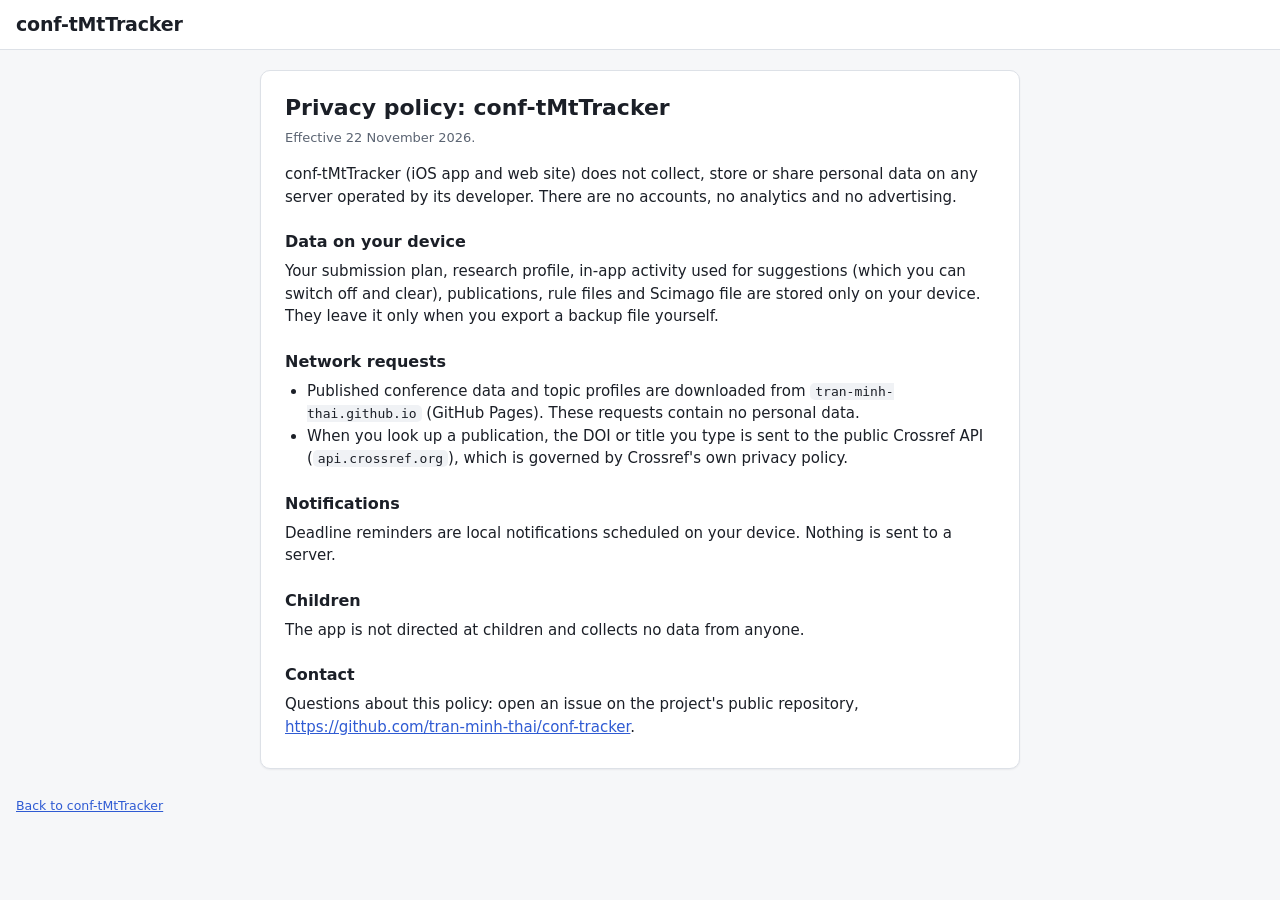
==== privacy.html @ 48b1f7fa "Add privacy policy page for the web site and iOS app, linked from the footer" ====
<!DOCTYPE html>
<html lang="en">
<head>
  <meta charset="UTF-8" />
  <meta name="viewport" content="width=device-width, initial-scale=1.0" />
  <title>Privacy policy: conf-tMtTracker</title>
  <meta name="description" content="Privacy policy of the conf-tMtTracker iOS app and web site." />
  <link rel="icon" href="data:image/svg+xml,%3Csvg xmlns='http://www.w3.org/2000/svg' viewBox='0 0 32 32'%3E%3Crect width='32' height='32' rx='7' fill='%232f5bd3'/%3E%3Cpath d='M9 8h14v3H9zM9 14h14v3H9zM9 20h9v3H9z' fill='white'/%3E%3C/svg%3E" />
  <link rel="stylesheet" href="assets/styles.css?v=5" />
  <script>
    // Apply the saved theme before first paint to avoid a flash.
    try { const t = localStorage.getItem("conf_tracker_theme"); if (t) document.documentElement.dataset.theme = t; } catch {}
  </script>
  <style>
    .policy { max-width: 760px; margin: 20px auto; padding: 20px 24px; }
    .policy h2 { font-size: 22px; margin: 0 0 4px; }
    .policy h3 { font-size: 16px; margin: 22px 0 6px; }
    .policy p, .policy ul { margin: 0 0 10px; }
    .policy ul { padding-left: 22px; }
    .policy code { font-family: var(--mono); font-size: 13px; background: var(--surface-2); padding: 1px 5px; border-radius: 5px; }
    .policy .effective { color: var(--muted); font-size: 13px; margin-bottom: 16px; }
    @media (max-width: 600px) { .policy { margin: 12px 16px; padding: 16px; } }
  </style>
</head>
<body>
  <header class="topbar">
    <div class="topbar-inner">
      <div class="brand">
        <h1><a href="./" style="color: inherit; text-decoration: none;">conf-tMtTracker</a></h1>
      </div>
    </div>
  </header>

  <main>
    <article class="panel policy">
      <h2>Privacy policy: conf-tMtTracker</h2>
      <p class="effective">Effective 22 November 2026.</p>

      <p>conf-tMtTracker (iOS app and web site) does not collect, store or share personal data on any
      server operated by its developer. There are no accounts, no analytics and no advertising.</p>

      <h3>Data on your device</h3>
      <p>Your submission plan, research profile, in-app activity used for suggestions (which you can
      switch off and clear), publications, rule files and Scimago file are stored only on your device.
      They leave it only when you export a backup file yourself.</p>

      <h3>Network requests</h3>
      <ul>
        <li>Published conference data and topic profiles are downloaded from
        <code>tran-minh-thai.github.io</code> (GitHub Pages). These requests contain no personal data.</li>
        <li>When you look up a publication, the DOI or title you type is sent to the public Crossref API
        (<code>api.crossref.org</code>), which is governed by Crossref's own privacy policy.</li>
      </ul>

      <h3>Notifications</h3>
      <p>Deadline reminders are local notifications scheduled on your device. Nothing is sent to a
      server.</p>

      <h3>Children</h3>
      <p>The app is not directed at children and collects no data from anyone.</p>

      <h3>Contact</h3>
      <p>Questions about this policy: open an issue on the project's public repository,
      <a href="https://github.com/tran-minh-thai/conf-tracker">https://github.com/tran-minh-thai/conf-tracker</a>.</p>
    </article>
  </main>

  <footer><a href="./">Back to conf-tMtTracker</a></footer>
</body>
</html>
---- assets/styles.css ----
/* SPDX-License-Identifier: MIT */
:root {
  --bg: #f6f7f9;
  --surface: #ffffff;
  --surface-2: #f0f2f5;
  --border: #dde1e7;
  --text: #1b1f27;
  --muted: #5b6472;
  --accent: #2f5bd3;
  --accent-soft: #e6ecfb;
  --critical: #c62828;
  --critical-soft: #fde8e8;
  --soon: #c25e00;
  --soon-soft: #fdf0e1;
  --month: #8a6d00;
  --month-soft: #fbf5dc;
  --ok: #2e7d4f;
  --ok-soft: #e4f4ea;
  --est: #6b4fbb;
  --est-soft: #efeafb;
  --shadow: 0 1px 2px rgba(16, 24, 40, 0.06);
  --radius: 10px;
  --font: system-ui, -apple-system, "Segoe UI", Roboto, "Noto Sans", "Helvetica Neue", Arial, sans-serif;
  --mono: ui-monospace, "SF Mono", Menlo, Consolas, monospace;
  color-scheme: light;
}

@media (prefers-color-scheme: dark) {
  :root:not([data-theme="light"]) {
    --bg: #12151b; --surface: #1a1e26; --surface-2: #222833; --border: #2e3542; --text: #e7eaf0;
    --muted: #9aa3b2; --accent: #7c9cff; --accent-soft: #23304f; --critical: #ff7a7a; --critical-soft: #3a1f22;
    --soon: #ffb062; --soon-soft: #3a2a19; --month: #e3c95a; --month-soft: #332c16; --ok: #6fd39a;
    --ok-soft: #183026; --est: #b9a4ff; --est-soft: #2a2443; --shadow: none; color-scheme: dark;
  }
}
:root[data-theme="dark"] {
  --bg: #12151b; --surface: #1a1e26; --surface-2: #222833; --border: #2e3542; --text: #e7eaf0;
  --muted: #9aa3b2; --accent: #7c9cff; --accent-soft: #23304f; --critical: #ff7a7a; --critical-soft: #3a1f22;
  --soon: #ffb062; --soon-soft: #3a2a19; --month: #e3c95a; --month-soft: #332c16; --ok: #6fd39a;
  --ok-soft: #183026; --est: #b9a4ff; --est-soft: #2a2443; --shadow: none; color-scheme: dark;
}

* { box-sizing: border-box; }
html, body { margin: 0; }
body { background: var(--bg); color: var(--text); font: 15px/1.5 var(--font); min-height: 100vh; }
a { color: var(--accent); }
button, input, select, textarea { font: inherit; color: inherit; }
.sr-only { position: absolute; width: 1px; height: 1px; overflow: hidden; clip: rect(0 0 0 0); white-space: nowrap; }
:focus-visible { outline: 2px solid var(--accent); outline-offset: 2px; }

/* Top bar */
.topbar { background: var(--surface); border-bottom: 1px solid var(--border); position: sticky; top: 0; z-index: 20; }
.topbar-inner { max-width: 1320px; margin: 0 auto; padding: 10px 16px; display: flex; gap: 16px; align-items: center; flex-wrap: wrap; }
.brand { display: flex; flex-direction: column; min-width: 0; flex: 1 1 320px; }
.brand h1 { font-size: 19px; margin: 0; letter-spacing: -0.01em; }
.brand p { margin: 0; color: var(--muted); font-size: 13px; }
.top-actions { display: flex; gap: 8px; align-items: center; flex-wrap: wrap; }
.fresh { font-size: 12px; color: var(--muted); }
.fresh.stale { color: var(--critical); font-weight: 600; }

.btn { border: 1px solid var(--border); background: var(--surface); border-radius: 8px; padding: 6px 11px; cursor: pointer; font-size: 13px; line-height: 1.3; display: inline-flex; gap: 6px; align-items: center; text-decoration: none; color: var(--text); white-space: nowrap; }
.btn:hover { background: var(--surface-2); }
.btn.primary { background: var(--accent); border-color: var(--accent); color: #fff; }
.btn.primary:hover { filter: brightness(1.05); }
.btn.on { background: var(--accent-soft); border-color: var(--accent); color: var(--accent); font-weight: 600; }
.btn.small { padding: 3px 8px; font-size: 12px; }
.btn.ghost { border-color: transparent; background: transparent; }
select.btn { padding-right: 6px; }

/* Tabs */
.tabs { max-width: 1320px; margin: 0 auto; padding: 0 16px; display: flex; gap: 4px; border-bottom: 1px solid var(--border); overflow-x: auto; }
.tab { border: 0; background: none; padding: 10px 14px; cursor: pointer; color: var(--muted); border-bottom: 2px solid transparent; font-weight: 600; white-space: nowrap; }
.tab[aria-selected="true"] { color: var(--accent); border-bottom-color: var(--accent); }
.tab .count { background: var(--surface-2); border-radius: 999px; padding: 0 7px; margin-left: 6px; font-size: 12px; color: var(--muted); }

/* Layout */
.layout { max-width: 1320px; margin: 0 auto; padding: 16px; display: grid; grid-template-columns: 290px minmax(0, 1fr); gap: 16px; align-items: start; }
.layout.no-filters { grid-template-columns: minmax(0, 1fr); }
.panel { background: var(--surface); border: 1px solid var(--border); border-radius: var(--radius); box-shadow: var(--shadow); }
aside.panel { position: sticky; top: 76px; max-height: calc(100vh - 92px); overflow: auto; padding: 14px; }
.filter-toggle { display: none; }

.fgroup { border: 0; border-top: 1px solid var(--border); padding: 12px 0 4px; margin: 0; min-width: 0; }
.fgroup:first-of-type { border-top: 0; padding-top: 0; }
.fgroup > legend, .fgroup > h3 { font-size: 12px; text-transform: uppercase; letter-spacing: 0.04em; color: var(--muted); margin: 0 0 8px; padding: 0; font-weight: 700; }
.search { width: 100%; padding: 8px 10px; border: 1px solid var(--border); border-radius: 8px; background: var(--surface); }
.check { display: flex; gap: 8px; align-items: flex-start; font-size: 14px; margin: 4px 0; cursor: pointer; }
.check input { margin-top: 3px; accent-color: var(--accent); }
.check .n { margin-left: auto; color: var(--muted); font-size: 12px; font-variant-numeric: tabular-nums; }
.chips { display: flex; flex-wrap: wrap; gap: 6px; }
.chip { border: 1px solid var(--border); background: var(--surface); border-radius: 999px; padding: 3px 10px; font-size: 13px; cursor: pointer; }
.chip[aria-pressed="true"] { background: var(--accent-soft); border-color: var(--accent); color: var(--accent); font-weight: 600; }
.row2 { display: grid; grid-template-columns: 1fr 1fr; gap: 6px; }
.field { display: flex; flex-direction: column; gap: 3px; font-size: 12px; color: var(--muted); margin: 6px 0; }
.field input, .field select { padding: 6px 8px; border: 1px solid var(--border); border-radius: 8px; background: var(--surface); font-size: 14px; color: var(--text); }
.chip-label { font-size: 12px; color: var(--muted); margin: 8px 0 4px; }

/* Toolbar */
.toolbar { display: flex; gap: 10px; align-items: center; flex-wrap: wrap; margin-bottom: 10px; }
.toolbar .summary { font-weight: 600; margin-right: auto; }
.toolbar .summary small { color: var(--critical); font-weight: 600; margin-left: 8px; }
.hidden-note { font-size: 13px; color: var(--muted); margin: -4px 0 12px; }
.hidden-note button { border: 0; background: none; color: var(--accent); cursor: pointer; padding: 0; text-decoration: underline; }

/* Cards */
.list { display: flex; flex-direction: column; gap: 10px; }
.card { background: var(--surface); border: 1px solid var(--border); border-left: 4px solid var(--border); border-radius: var(--radius); box-shadow: var(--shadow); padding: 12px 14px; display: grid; grid-template-columns: minmax(0, 1fr) auto; gap: 8px 16px; }
.card.u-critical { border-left-color: var(--critical); }
.card.u-soon { border-left-color: var(--soon); }
.card.u-month { border-left-color: var(--month); }
.card.u-later { border-left-color: var(--ok); }
.card.s-estimated { border-left-style: dashed; border-left-color: var(--est); }
.card.s-closed { opacity: 0.82; }
.title-row { display: flex; gap: 8px; align-items: baseline; flex-wrap: wrap; }
.title-row a.name { font-size: 17px; font-weight: 700; text-decoration: none; }
.title-row a.name:hover { text-decoration: underline; }
.full { margin: 2px 0 6px; color: var(--text); }
.meta { display: flex; flex-wrap: wrap; gap: 4px 14px; font-size: 13px; color: var(--muted); }
.meta span { display: inline-flex; gap: 5px; align-items: center; }
.badge { font-size: 11.5px; font-weight: 700; border-radius: 6px; padding: 1px 7px; background: var(--surface-2); color: var(--muted); white-space: nowrap; }
.badge.rank-top { background: var(--critical-soft); color: var(--critical); }
.badge.rank-mid { background: var(--soon-soft); color: var(--soon); }
.badge.rank-low { background: var(--month-soft); color: var(--month); }
.badge.est { background: var(--est-soft); color: var(--est); }
.badge.warn { background: var(--soon-soft); color: var(--soon); }
.badge.area { font-weight: 600; }

.deadlines { list-style: none; margin: 8px 0 0; padding: 0; display: grid; gap: 3px; font-size: 13px; }
.deadlines li { display: grid; grid-template-columns: 9.5em minmax(0, 1fr); gap: 8px; }
.deadlines li.past { color: var(--muted); text-decoration: line-through; text-decoration-color: color-mix(in srgb, var(--muted) 60%, transparent); }
.deadlines .dtype { color: var(--muted); }
.deadlines .when { font-family: var(--mono); font-size: 12.5px; }
.deadlines .when small { font-family: var(--font); color: var(--muted); margin-left: 6px; }
.deadlines .cmt { color: var(--muted); font-style: italic; }

.side { display: flex; flex-direction: column; align-items: flex-end; gap: 8px; text-align: right; min-width: 190px; }
.countdown { font-weight: 800; font-variant-numeric: tabular-nums; font-size: 15px; }
.countdown.u-critical { color: var(--critical); }
.countdown.u-soon { color: var(--soon); }
.countdown.u-month { color: var(--month); }
.countdown.u-later { color: var(--ok); }
.countdown.u-past { color: var(--muted); }
.countdown-label { font-size: 12px; color: var(--muted); }
.actions { display: flex; flex-wrap: wrap; gap: 6px; justify-content: flex-end; }
.details { grid-column: 1 / -1; border-top: 1px dashed var(--border); padding-top: 8px; font-size: 13px; color: var(--muted); display: grid; gap: 6px; }
.rates { display: flex; gap: 10px; align-items: flex-end; flex-wrap: wrap; }
.rate-bar { display: flex; flex-direction: column; align-items: center; gap: 2px; font-size: 11px; font-variant-numeric: tabular-nums; }
.rate-bar i { display: block; width: 22px; background: var(--accent); border-radius: 3px 3px 0 0; opacity: 0.8; }
.summary-row { display: grid; grid-template-columns: repeat(3, minmax(0, auto)); justify-content: start; gap: 4px 22px; margin: 4px 0 2px; font-size: 13px; }
.summary-row div { min-width: 0; }
.summary-row dt { font-size: 11px; text-transform: uppercase; letter-spacing: 0.04em; color: var(--muted); font-weight: 700; }
.summary-row dd { margin: 0; }
.summary-row a { text-decoration: none; }
.muted { color: var(--muted); }
.fees { margin: 4px 0 0; padding-left: 18px; }
.match { display: flex; flex-wrap: wrap; align-items: center; gap: 6px 10px; font-size: 13px; margin: 2px 0 6px; }
.match-bar { width: 90px; height: 7px; border-radius: 99px; background: var(--surface-2); overflow: hidden; display: inline-block; }
.match-bar i { display: block; height: 100%; background: var(--accent); }
.foryou { display: grid; grid-template-columns: 1fr 1fr; gap: 12px; margin-bottom: 8px; }
.panel.pad { padding: 14px; }
.panel h3, .section-title { margin: 0 0 6px; font-size: 16px; }
.section-title { margin-top: 14px; }
.foryou textarea { width: 100%; padding: 8px 10px; border: 1px solid var(--border); border-radius: 8px; background: var(--surface); resize: vertical; margin-bottom: 6px; }
.hint { font-size: 13px; color: var(--muted); margin: 4px 0 8px; }
.chip[disabled] { opacity: 0.45; cursor: not-allowed; }
.dlg-actions { display: flex; gap: 8px; margin-top: 10px; }
.packs { display: grid; grid-template-columns: repeat(3, minmax(0, 1fr)); gap: 12px; margin-bottom: 12px; }
.pack details { margin: 6px 0; font-size: 13px; }
.pack summary { cursor: pointer; color: var(--accent); }
.actions.left { justify-content: flex-start; margin-top: 8px; }
.warnbox { background: var(--soon-soft); color: var(--soon); border-radius: 8px; padding: 6px 10px; font-size: 13px; margin: 6px 0; }
table.rules { width: 100%; border-collapse: collapse; font-size: 13px; margin: 6px 0; }
table.rules th, table.rules td { border-bottom: 1px solid var(--border); padding: 4px 6px; text-align: left; vertical-align: top; }
table.rules th { color: var(--muted); font-weight: 700; font-size: 12px; }
input.num { width: 9em; padding: 3px 6px; border: 1px solid var(--border); border-radius: 6px; background: var(--surface); }
.paste textarea { width: 100%; font-family: var(--mono); font-size: 12px; border: 1px solid var(--border); border-radius: 8px; padding: 6px; background: var(--surface); }
.search-results { list-style: none; padding: 0; margin: 8px 0 0; display: grid; gap: 6px; font-size: 13.5px; }
.pubs { display: flex; flex-direction: column; gap: 10px; margin-top: 12px; }
.pub { background: var(--surface); border: 1px solid var(--border); border-radius: var(--radius); padding: 12px 14px; }
.pub-head { display: grid; grid-template-columns: minmax(0, 1.4fr) minmax(0, 1fr); gap: 12px; }
.pub h3 { margin: 0 0 4px; font-size: 15.5px; }
.pub .sub { font-size: 13px; color: var(--muted); }
.results { display: grid; gap: 8px; }
.result { background: var(--surface-2); border-radius: 8px; padding: 6px 10px; }
.rlabel { font-size: 11px; text-transform: uppercase; letter-spacing: 0.04em; color: var(--muted); font-weight: 700; }
.rvalue { font-size: 17px; font-weight: 800; font-variant-numeric: tabular-nums; }
.result .hint { margin: 2px 0 0; }
.facts { display: grid; grid-template-columns: repeat(auto-fill, minmax(170px, 1fr)); gap: 0 12px; margin-top: 10px; border-top: 1px dashed var(--border); padding-top: 8px; }
.facts .wide { grid-column: 1 / -1; }
.src { color: var(--ok); }
.toolbar .grow { margin: 0 auto 0 0; }
.field.inline { flex-direction: row; align-items: center; gap: 6px; margin: 0; }
.empty { text-align: center; padding: 48px 16px; color: var(--muted); background: var(--surface); border: 1px dashed var(--border); border-radius: var(--radius); }

/* Calendar */
.cal-head { display: flex; gap: 8px; align-items: center; margin-bottom: 10px; flex-wrap: wrap; }
.cal-head h2 { margin: 0 auto 0 0; font-size: 18px; text-transform: capitalize; }
.cal-note { font-size: 13px; color: var(--muted); margin: 0 0 10px; }
.cal { display: grid; grid-template-columns: repeat(7, minmax(0, 1fr)); gap: 1px; background: var(--border); border: 1px solid var(--border); border-radius: var(--radius); overflow: hidden; }
.cal .dow { background: var(--surface-2); padding: 6px; font-size: 12px; font-weight: 700; color: var(--muted); text-align: center; }
.cal .day { background: var(--surface); min-height: 104px; padding: 4px 5px; display: flex; flex-direction: column; gap: 2px; min-width: 0; }
.cal .day.out { background: var(--surface-2); }
.cal .day.out .dnum { opacity: 0.45; }
.cal .day.today .dnum { background: var(--accent); color: #fff; border-radius: 999px; padding: 0 6px; }
.dnum { font-size: 12px; font-weight: 700; align-self: flex-start; }
.ev { font-size: 11.5px; border-radius: 4px; padding: 1px 4px; background: var(--accent-soft); color: var(--accent); white-space: nowrap; overflow: hidden; text-overflow: ellipsis; border: 0; text-align: left; cursor: pointer; }
.ev.t-abstract { background: var(--month-soft); color: var(--month); }
.ev.t-notification { background: var(--ok-soft); color: var(--ok); }
.ev.t-rebuttal { background: var(--surface-2); color: var(--muted); }
.ev.est { background: var(--est-soft); color: var(--est); font-style: italic; }
.ev.tracked::before { content: "★ "; }
.legend { display: flex; gap: 10px; flex-wrap: wrap; font-size: 12px; margin-top: 8px; }

/* Plan */
.plan-note { font-size: 13px; color: var(--muted); margin: 0 0 10px; }
.plan { display: flex; flex-direction: column; gap: 10px; }
.plan-item { background: var(--surface); border: 1px solid var(--border); border-radius: var(--radius); padding: 12px 14px; display: grid; grid-template-columns: minmax(0, 1.2fr) minmax(0, 1fr) auto; gap: 10px 14px; align-items: start; }
.plan-item h3 { margin: 0; font-size: 16px; }
.plan-item .sub { font-size: 13px; color: var(--muted); }
.plan-item textarea, .plan-item input, .plan-item select { width: 100%; padding: 6px 8px; border: 1px solid var(--border); border-radius: 8px; background: var(--surface); font-size: 13.5px; }
.plan-item textarea { min-height: 54px; resize: vertical; }
.plan-item .gone { color: var(--soon); font-size: 12px; }
.status-pill { font-size: 12px; font-weight: 700; padding: 1px 8px; border-radius: 999px; background: var(--surface-2); }
.status-pill.st-submitted, .status-pill.st-review { background: var(--accent-soft); color: var(--accent); }
.status-pill.st-accepted { background: var(--ok-soft); color: var(--ok); }
.status-pill.st-rejected, .status-pill.st-withdrawn { background: var(--critical-soft); color: var(--critical); }

/* Dialog and toast */
dialog { border: 1px solid var(--border); border-radius: 12px; background: var(--surface); color: var(--text); max-width: 560px; width: calc(100% - 32px); padding: 18px; }
dialog::backdrop { background: rgba(10, 14, 20, 0.45); }
dialog h2 { margin: 0 0 8px; font-size: 18px; }
.copy-row { display: flex; gap: 6px; margin: 12px 0; }
.copy-row input { flex: 1; min-width: 0; padding: 6px 8px; border: 1px solid var(--border); border-radius: 8px; font-family: var(--mono); font-size: 12.5px; background: var(--surface-2); }
.toast { position: fixed; bottom: 18px; left: 50%; transform: translateX(-50%); background: var(--text); color: var(--bg); padding: 8px 14px; border-radius: 8px; font-size: 13px; z-index: 50; opacity: 0; transition: opacity 0.2s; pointer-events: none; }
.toast.show { opacity: 1; }

footer { max-width: 1320px; margin: 0 auto; padding: 8px 16px 32px; font-size: 12.5px; color: var(--muted); }

@media (max-width: 900px) {
  .topbar { position: static; }
  .brand p { display: none; }
  .layout { grid-template-columns: minmax(0, 1fr); }
  aside.panel { position: static; max-height: none; display: none; }
  aside.panel.open { display: block; }
  .filter-toggle { display: inline-flex; }
  .card { grid-template-columns: minmax(0, 1fr); }
  .side { align-items: flex-start; text-align: left; min-width: 0; }
  .actions { justify-content: flex-start; }
  .plan-item { grid-template-columns: minmax(0, 1fr); }
  .foryou { grid-template-columns: minmax(0, 1fr); }
  .packs, .pub-head { grid-template-columns: minmax(0, 1fr); }
  .summary-row { grid-template-columns: repeat(auto-fit, minmax(100px, 1fr)); }
  .cal .day { min-height: 70px; }
  .ev { font-size: 10.5px; }
  .deadlines li { grid-template-columns: minmax(0, 1fr); gap: 0; }
}
@media (max-width: 520px) {
  .cal .dow { font-size: 10px; padding: 4px 1px; }
  .cal .day { padding: 2px; min-height: 56px; }
  .ev { padding: 0 2px; }
}
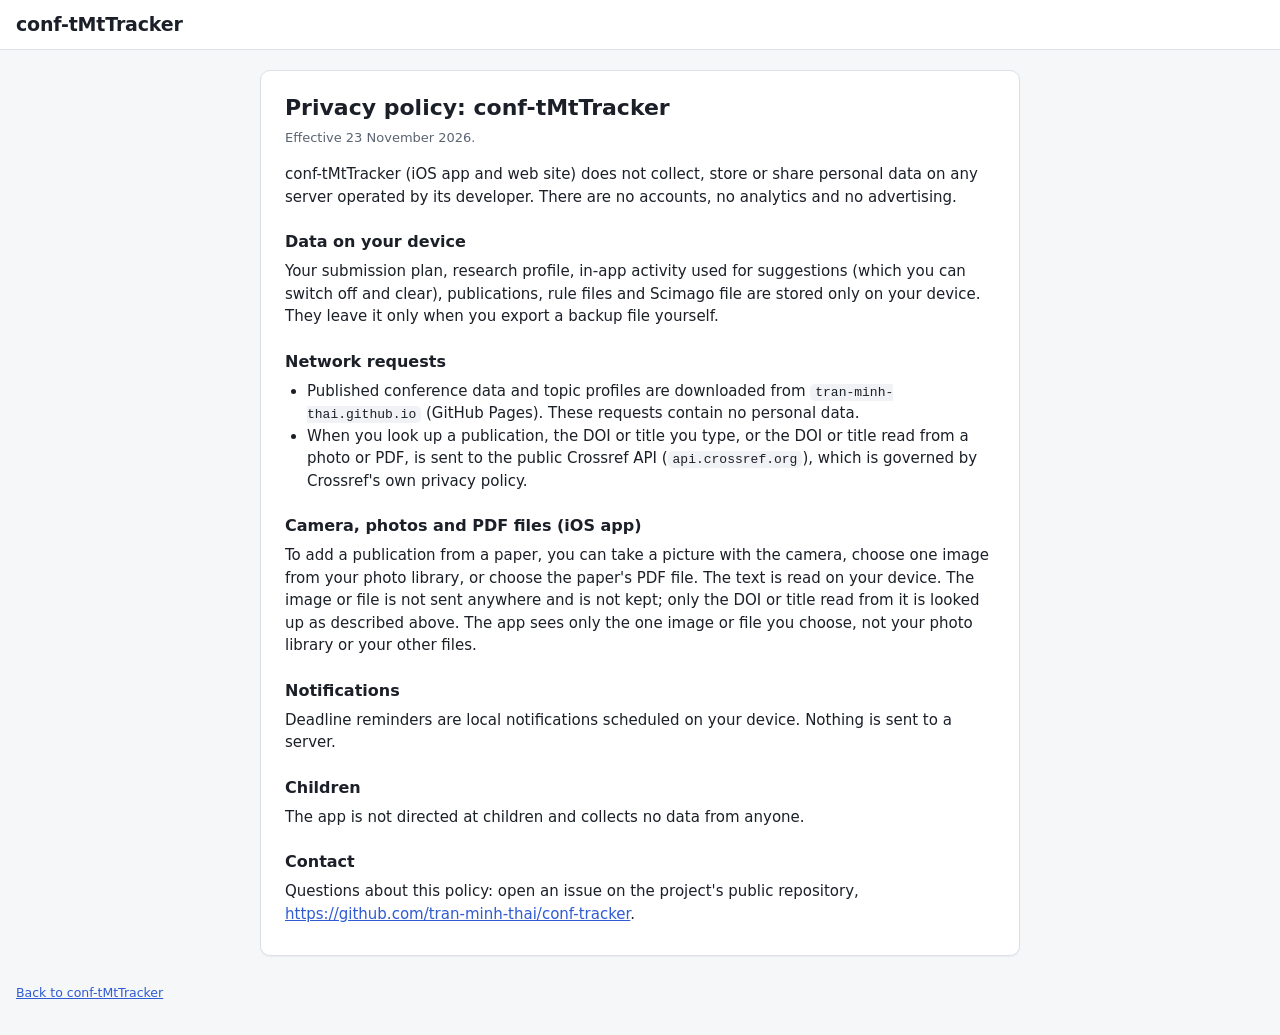
==== commit 41f301c5: "Show every page in one language and fix place parsing - Rule packs may carry translations ("translat" ====
--- a/privacy.html
+++ b/privacy.html
@@ -34,7 +34,7 @@
   <main>
     <article class="panel policy">
       <h2>Privacy policy: conf-tMtTracker</h2>
-      <p class="effective">Effective 22 November 2026.</p>
+      <p class="effective">Effective 23 November 2026.</p>
 
       <p>conf-tMtTracker (iOS app and web site) does not collect, store or share personal data on any
       server operated by its developer. There are no accounts, no analytics and no advertising.</p>
@@ -48,9 +48,17 @@
       <ul>
         <li>Published conference data and topic profiles are downloaded from
         <code>tran-minh-thai.github.io</code> (GitHub Pages). These requests contain no personal data.</li>
-        <li>When you look up a publication, the DOI or title you type is sent to the public Crossref API
-        (<code>api.crossref.org</code>), which is governed by Crossref's own privacy policy.</li>
+        <li>When you look up a publication, the DOI or title you type, or the DOI or title read from a photo or PDF,
+        is sent to the public Crossref API (<code>api.crossref.org</code>), which is governed by Crossref's own
+        privacy policy.</li>
       </ul>
+
+      <h3>Camera, photos and PDF files (iOS app)</h3>
+      <p>To add a publication from a paper, you can take a picture with the camera, choose one image from
+      your photo library, or choose the paper's PDF file. The text is read on your device. The image or
+      file is not sent anywhere and is not kept; only the DOI or title read from it is looked up as
+      described above. The app sees only the one image or file you choose, not your photo library or
+      your other files.</p>
 
       <h3>Notifications</h3>
       <p>Deadline reminders are local notifications scheduled on your device. Nothing is sent to a
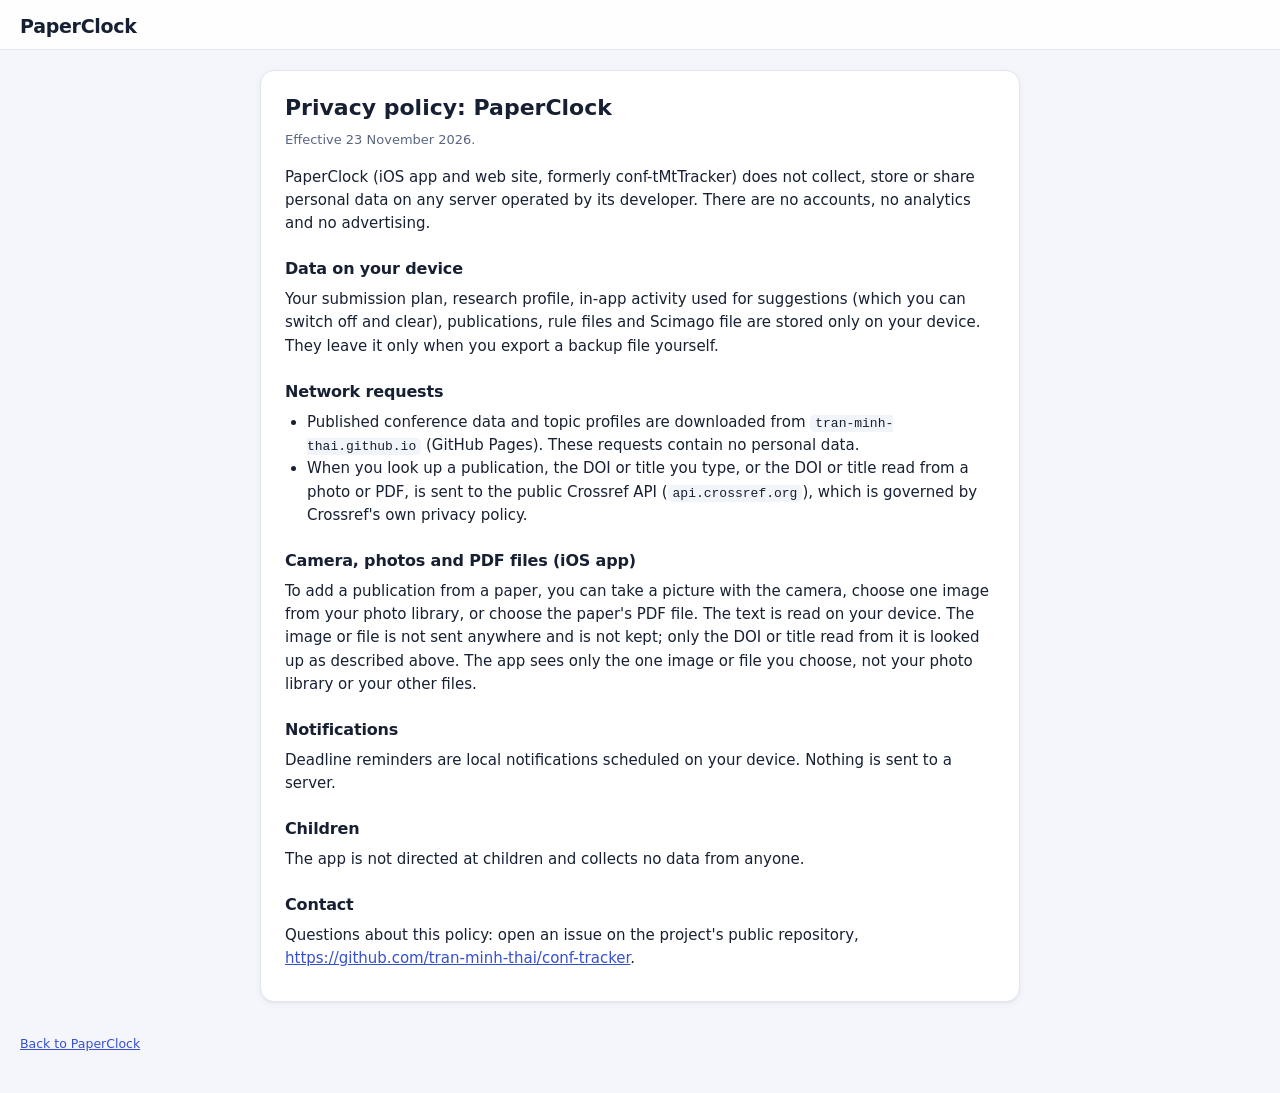
==== commit 99b274cd: "Rename to PaperClock; new icon for the site - The app is now called PaperClock (formerly conf-tMtTra" ====
--- a/privacy.html
+++ b/privacy.html
@@ -3,8 +3,8 @@
 <head>
   <meta charset="UTF-8" />
   <meta name="viewport" content="width=device-width, initial-scale=1.0" />
-  <title>Privacy policy: conf-tMtTracker</title>
-  <meta name="description" content="Privacy policy of the conf-tMtTracker iOS app and web site." />
+  <title>Privacy policy: PaperClock</title>
+  <meta name="description" content="Privacy policy of the PaperClock iOS app and web site." />
   <link rel="icon" href="data:image/svg+xml,%3Csvg xmlns='http://www.w3.org/2000/svg' viewBox='0 0 32 32'%3E%3Crect width='32' height='32' rx='7' fill='%232f5bd3'/%3E%3Cpath d='M9 8h14v3H9zM9 14h14v3H9zM9 20h9v3H9z' fill='white'/%3E%3C/svg%3E" />
   <link rel="stylesheet" href="assets/styles.css?v=5" />
   <script>
@@ -26,17 +26,17 @@
   <header class="topbar">
     <div class="topbar-inner">
       <div class="brand">
-        <h1><a href="./" style="color: inherit; text-decoration: none;">conf-tMtTracker</a></h1>
+        <h1><a href="./" style="color: inherit; text-decoration: none;">PaperClock</a></h1>
       </div>
     </div>
   </header>
 
   <main>
     <article class="panel policy">
-      <h2>Privacy policy: conf-tMtTracker</h2>
+      <h2>Privacy policy: PaperClock</h2>
       <p class="effective">Effective 23 November 2026.</p>
 
-      <p>conf-tMtTracker (iOS app and web site) does not collect, store or share personal data on any
+      <p>PaperClock (iOS app and web site, formerly conf-tMtTracker) does not collect, store or share personal data on any
       server operated by its developer. There are no accounts, no analytics and no advertising.</p>
 
       <h3>Data on your device</h3>
@@ -73,6 +73,6 @@
     </article>
   </main>
 
-  <footer><a href="./">Back to conf-tMtTracker</a></footer>
+  <footer><a href="./">Back to PaperClock</a></footer>
 </body>
 </html>
--- a/assets/styles.css
+++ b/assets/styles.css
@@ -1,25 +1,30 @@
-/* SPDX-License-Identifier: MIT */
+/* Design tokens. Light first; dark redefined below. */
 :root {
-  --bg: #f6f7f9;
+  --bg: #f4f6fb;
   --surface: #ffffff;
-  --surface-2: #f0f2f5;
-  --border: #dde1e7;
-  --text: #1b1f27;
-  --muted: #5b6472;
-  --accent: #2f5bd3;
-  --accent-soft: #e6ecfb;
-  --critical: #c62828;
-  --critical-soft: #fde8e8;
-  --soon: #c25e00;
-  --soon-soft: #fdf0e1;
-  --month: #8a6d00;
-  --month-soft: #fbf5dc;
-  --ok: #2e7d4f;
-  --ok-soft: #e4f4ea;
-  --est: #6b4fbb;
-  --est-soft: #efeafb;
-  --shadow: 0 1px 2px rgba(16, 24, 40, 0.06);
-  --radius: 10px;
+  --surface-2: #f1f4f9;
+  --surface-3: #e8edf6;
+  --border: #e1e6ef;
+  --border-strong: #cdd5e3;
+  --text: #172033;
+  --muted: #5a6680;
+  --accent: #3650d0;
+  --accent-strong: #2a3fb0;
+  --accent-soft: #e8ecfd;
+  --critical: #c7323a;
+  --critical-soft: #fdeaeb;
+  --soon: #b85c00;
+  --soon-soft: #fdf1e3;
+  --month: #876700;
+  --month-soft: #fbf4d8;
+  --ok: #217a4b;
+  --ok-soft: #e3f4ea;
+  --est: #6a4bc4;
+  --est-soft: #efeafc;
+  --shadow: 0 1px 2px rgba(22, 32, 60, 0.05), 0 2px 8px rgba(22, 32, 60, 0.04);
+  --shadow-hover: 0 4px 18px rgba(22, 32, 60, 0.10);
+  --radius: 14px;
+  --radius-sm: 9px;
   --font: system-ui, -apple-system, "Segoe UI", Roboto, "Noto Sans", "Helvetica Neue", Arial, sans-serif;
   --mono: ui-monospace, "SF Mono", Menlo, Consolas, monospace;
   color-scheme: light;
@@ -27,140 +32,188 @@
 
 @media (prefers-color-scheme: dark) {
   :root:not([data-theme="light"]) {
-    --bg: #12151b; --surface: #1a1e26; --surface-2: #222833; --border: #2e3542; --text: #e7eaf0;
-    --muted: #9aa3b2; --accent: #7c9cff; --accent-soft: #23304f; --critical: #ff7a7a; --critical-soft: #3a1f22;
-    --soon: #ffb062; --soon-soft: #3a2a19; --month: #e3c95a; --month-soft: #332c16; --ok: #6fd39a;
-    --ok-soft: #183026; --est: #b9a4ff; --est-soft: #2a2443; --shadow: none; color-scheme: dark;
+    --bg: #0f131b; --surface: #171c26; --surface-2: #1e2430; --surface-3: #262d3b; --border: #2a3242; --border-strong: #38425a;
+    --text: #e8ecf4; --muted: #9aa5bb; --accent: #8ea2ff; --accent-strong: #aab9ff; --accent-soft: #232c4d;
+    --critical: #ff8087; --critical-soft: #3a1f24; --soon: #ffb366; --soon-soft: #3a2a1a; --month: #e6cd62; --month-soft: #332d17;
+    --ok: #74d6a0; --ok-soft: #173027; --est: #bda9ff; --est-soft: #2a2445;
+    --shadow: none; --shadow-hover: 0 4px 18px rgba(0, 0, 0, 0.35); color-scheme: dark;
   }
 }
 :root[data-theme="dark"] {
-  --bg: #12151b; --surface: #1a1e26; --surface-2: #222833; --border: #2e3542; --text: #e7eaf0;
-  --muted: #9aa3b2; --accent: #7c9cff; --accent-soft: #23304f; --critical: #ff7a7a; --critical-soft: #3a1f22;
-  --soon: #ffb062; --soon-soft: #3a2a19; --month: #e3c95a; --month-soft: #332c16; --ok: #6fd39a;
-  --ok-soft: #183026; --est: #b9a4ff; --est-soft: #2a2443; --shadow: none; color-scheme: dark;
+  --bg: #0f131b; --surface: #171c26; --surface-2: #1e2430; --surface-3: #262d3b; --border: #2a3242; --border-strong: #38425a;
+  --text: #e8ecf4; --muted: #9aa5bb; --accent: #8ea2ff; --accent-strong: #aab9ff; --accent-soft: #232c4d;
+  --critical: #ff8087; --critical-soft: #3a1f24; --soon: #ffb366; --soon-soft: #3a2a1a; --month: #e6cd62; --month-soft: #332d17;
+  --ok: #74d6a0; --ok-soft: #173027; --est: #bda9ff; --est-soft: #2a2445;
+  --shadow: none; --shadow-hover: 0 4px 18px rgba(0, 0, 0, 0.35); color-scheme: dark;
 }
 
 * { box-sizing: border-box; }
 html, body { margin: 0; }
-body { background: var(--bg); color: var(--text); font: 15px/1.5 var(--font); min-height: 100vh; }
+body { background: var(--bg); color: var(--text); font: 15px/1.55 var(--font); min-height: 100vh; -webkit-font-smoothing: antialiased; }
 a { color: var(--accent); }
 button, input, select, textarea { font: inherit; color: inherit; }
 .sr-only { position: absolute; width: 1px; height: 1px; overflow: hidden; clip: rect(0 0 0 0); white-space: nowrap; }
-:focus-visible { outline: 2px solid var(--accent); outline-offset: 2px; }
+:focus-visible { outline: 2px solid var(--accent); outline-offset: 2px; border-radius: 6px; }
+.ic { width: 1.05em; height: 1.05em; flex: none; vertical-align: -0.15em; }
 
 /* Top bar */
-.topbar { background: var(--surface); border-bottom: 1px solid var(--border); position: sticky; top: 0; z-index: 20; }
-.topbar-inner { max-width: 1320px; margin: 0 auto; padding: 10px 16px; display: flex; gap: 16px; align-items: center; flex-wrap: wrap; }
-.brand { display: flex; flex-direction: column; min-width: 0; flex: 1 1 320px; }
-.brand h1 { font-size: 19px; margin: 0; letter-spacing: -0.01em; }
+.topbar { background: color-mix(in srgb, var(--surface) 88%, transparent); backdrop-filter: saturate(1.4) blur(10px); border-bottom: 1px solid var(--border); position: sticky; top: 0; z-index: 20; }
+.topbar-inner { max-width: 1320px; margin: 0 auto; padding: 12px 20px 8px; display: flex; gap: 16px; align-items: center; flex-wrap: wrap; }
+.brand { display: flex; align-items: center; gap: 12px; min-width: 0; flex: 1 1 320px; }
+.brand-mark img { width: 38px; height: 38px; display: block; filter: drop-shadow(0 2px 6px rgba(54, 80, 208, 0.28)); }
+.brand-text { display: flex; flex-direction: column; min-width: 0; }
+.brand h1 { font-size: 19px; margin: 0; letter-spacing: -0.015em; font-weight: 800; }
 .brand p { margin: 0; color: var(--muted); font-size: 13px; }
 .top-actions { display: flex; gap: 8px; align-items: center; flex-wrap: wrap; }
-.fresh { font-size: 12px; color: var(--muted); }
-.fresh.stale { color: var(--critical); font-weight: 600; }
-
-.btn { border: 1px solid var(--border); background: var(--surface); border-radius: 8px; padding: 6px 11px; cursor: pointer; font-size: 13px; line-height: 1.3; display: inline-flex; gap: 6px; align-items: center; text-decoration: none; color: var(--text); white-space: nowrap; }
-.btn:hover { background: var(--surface-2); }
-.btn.primary { background: var(--accent); border-color: var(--accent); color: #fff; }
-.btn.primary:hover { filter: brightness(1.05); }
-.btn.on { background: var(--accent-soft); border-color: var(--accent); color: var(--accent); font-weight: 600; }
-.btn.small { padding: 3px 8px; font-size: 12px; }
-.btn.ghost { border-color: transparent; background: transparent; }
-select.btn { padding-right: 6px; }
+.fresh { font-size: 12px; color: var(--muted); background: var(--surface-2); border-radius: 999px; padding: 3px 10px; }
+.fresh:empty { display: none; }
+.fresh.stale { color: var(--critical); background: var(--critical-soft); font-weight: 600; }
+
+.btn { border: 1px solid var(--border); background: var(--surface); border-radius: var(--radius-sm); padding: 7px 12px; cursor: pointer; font-size: 13px; font-weight: 600; line-height: 1.3; display: inline-flex; gap: 7px; align-items: center; text-decoration: none; color: var(--text); white-space: nowrap; transition: background 0.15s, border-color 0.15s, box-shadow 0.15s; }
+.btn:hover { background: var(--surface-2); border-color: var(--border-strong); }
+.btn .ic { color: var(--muted); }
+.btn.primary { background: var(--accent); border-color: var(--accent); color: #fff; box-shadow: 0 1px 2px rgba(54, 80, 208, 0.3); }
+.btn.primary .ic { color: #fff; }
+.btn.primary:hover { background: var(--accent-strong); border-color: var(--accent-strong); }
+.btn.on { background: var(--accent-soft); border-color: var(--accent); color: var(--accent); }
+.btn.on .ic { color: var(--accent); }
+.btn.small { padding: 4px 10px; font-size: 12.5px; border-radius: 8px; }
+.btn.ghost { border-color: transparent; background: transparent; color: var(--accent); }
+.btn.ghost:hover { background: var(--accent-soft); }
+.btn.icon-only { padding: 7px 9px; }
+select.btn { padding-right: 8px; }
 
 /* Tabs */
-.tabs { max-width: 1320px; margin: 0 auto; padding: 0 16px; display: flex; gap: 4px; border-bottom: 1px solid var(--border); overflow-x: auto; }
-.tab { border: 0; background: none; padding: 10px 14px; cursor: pointer; color: var(--muted); border-bottom: 2px solid transparent; font-weight: 600; white-space: nowrap; }
-.tab[aria-selected="true"] { color: var(--accent); border-bottom-color: var(--accent); }
-.tab .count { background: var(--surface-2); border-radius: 999px; padding: 0 7px; margin-left: 6px; font-size: 12px; color: var(--muted); }
+.tabs { max-width: 1320px; margin: 0 auto; padding: 0 20px 10px; display: flex; gap: 6px; overflow-x: auto; scrollbar-width: none; }
+.tab { border: 1px solid transparent; background: none; padding: 7px 14px; cursor: pointer; color: var(--muted); border-radius: 999px; font-weight: 650; white-space: nowrap; display: inline-flex; align-items: center; gap: 7px; transition: background 0.15s, color 0.15s; }
+.tab:hover { background: var(--surface-2); color: var(--text); }
+.tab[aria-selected="true"] { color: var(--accent); background: var(--accent-soft); border-color: color-mix(in srgb, var(--accent) 25%, transparent); }
+.tab .count { background: var(--surface); border: 1px solid var(--border); border-radius: 999px; padding: 0 7px; font-size: 11.5px; color: var(--muted); font-variant-numeric: tabular-nums; }
 
 /* Layout */
-.layout { max-width: 1320px; margin: 0 auto; padding: 16px; display: grid; grid-template-columns: 290px minmax(0, 1fr); gap: 16px; align-items: start; }
+.layout { max-width: 1320px; margin: 0 auto; padding: 20px; display: grid; grid-template-columns: 296px minmax(0, 1fr); gap: 20px; align-items: start; }
 .layout.no-filters { grid-template-columns: minmax(0, 1fr); }
 .panel { background: var(--surface); border: 1px solid var(--border); border-radius: var(--radius); box-shadow: var(--shadow); }
-aside.panel { position: sticky; top: 76px; max-height: calc(100vh - 92px); overflow: auto; padding: 14px; }
+aside.panel { position: sticky; top: 112px; max-height: calc(100vh - 128px); overflow: auto; padding: 16px; scrollbar-width: thin; }
 .filter-toggle { display: none; }
 
-.fgroup { border: 0; border-top: 1px solid var(--border); padding: 12px 0 4px; margin: 0; min-width: 0; }
+.fgroup { border: 0; border-top: 1px solid var(--border); padding: 14px 0 6px; margin: 0; min-width: 0; }
 .fgroup:first-of-type { border-top: 0; padding-top: 0; }
-.fgroup > legend, .fgroup > h3 { font-size: 12px; text-transform: uppercase; letter-spacing: 0.04em; color: var(--muted); margin: 0 0 8px; padding: 0; font-weight: 700; }
-.search { width: 100%; padding: 8px 10px; border: 1px solid var(--border); border-radius: 8px; background: var(--surface); }
-.check { display: flex; gap: 8px; align-items: flex-start; font-size: 14px; margin: 4px 0; cursor: pointer; }
-.check input { margin-top: 3px; accent-color: var(--accent); }
-.check .n { margin-left: auto; color: var(--muted); font-size: 12px; font-variant-numeric: tabular-nums; }
+.fgroup > legend, .fgroup > h3 { font-size: 11.5px; text-transform: uppercase; letter-spacing: 0.06em; color: var(--muted); margin: 0 0 10px; padding: 0; font-weight: 750; }
+.search { width: 100%; padding: 9px 12px; border: 1px solid var(--border); border-radius: var(--radius-sm); background: var(--surface-2); transition: border-color 0.15s, background 0.15s; }
+.search:focus { background: var(--surface); border-color: var(--accent); outline: none; box-shadow: 0 0 0 3px var(--accent-soft); }
+.check { display: flex; gap: 9px; align-items: flex-start; font-size: 14px; margin: 5px 0; cursor: pointer; }
+.check input { margin-top: 3px; accent-color: var(--accent); width: 15px; height: 15px; }
+.check .n { margin-left: auto; color: var(--muted); font-size: 12px; font-variant-numeric: tabular-nums; background: var(--surface-2); border-radius: 999px; padding: 0 7px; }
 .chips { display: flex; flex-wrap: wrap; gap: 6px; }
-.chip { border: 1px solid var(--border); background: var(--surface); border-radius: 999px; padding: 3px 10px; font-size: 13px; cursor: pointer; }
-.chip[aria-pressed="true"] { background: var(--accent-soft); border-color: var(--accent); color: var(--accent); font-weight: 600; }
-.row2 { display: grid; grid-template-columns: 1fr 1fr; gap: 6px; }
-.field { display: flex; flex-direction: column; gap: 3px; font-size: 12px; color: var(--muted); margin: 6px 0; }
-.field input, .field select { padding: 6px 8px; border: 1px solid var(--border); border-radius: 8px; background: var(--surface); font-size: 14px; color: var(--text); }
-.chip-label { font-size: 12px; color: var(--muted); margin: 8px 0 4px; }
+.chip { border: 1px solid var(--border); background: var(--surface); border-radius: 999px; padding: 4px 11px; font-size: 13px; cursor: pointer; transition: background 0.15s, border-color 0.15s; }
+.chip:hover { border-color: var(--border-strong); background: var(--surface-2); }
+.chip[aria-pressed="true"] { background: var(--accent); border-color: var(--accent); color: #fff; font-weight: 650; }
+.row2 { display: grid; grid-template-columns: 1fr 1fr; gap: 8px; }
+.field { display: flex; flex-direction: column; gap: 4px; font-size: 12px; color: var(--muted); margin: 8px 0; font-weight: 600; }
+.field input, .field select { padding: 7px 9px; border: 1px solid var(--border); border-radius: var(--radius-sm); background: var(--surface); font-size: 14px; color: var(--text); font-weight: 400; }
+.chip-label { font-size: 12px; color: var(--muted); margin: 10px 0 6px; font-weight: 600; }
 
 /* Toolbar */
-.toolbar { display: flex; gap: 10px; align-items: center; flex-wrap: wrap; margin-bottom: 10px; }
-.toolbar .summary { font-weight: 600; margin-right: auto; }
-.toolbar .summary small { color: var(--critical); font-weight: 600; margin-left: 8px; }
-.hidden-note { font-size: 13px; color: var(--muted); margin: -4px 0 12px; }
-.hidden-note button { border: 0; background: none; color: var(--accent); cursor: pointer; padding: 0; text-decoration: underline; }
+.toolbar { display: flex; gap: 10px; align-items: center; flex-wrap: wrap; margin-bottom: 12px; }
+.toolbar .summary { font-weight: 750; font-size: 17px; margin-right: auto; letter-spacing: -0.01em; }
+.toolbar .summary small { display: inline-block; color: var(--critical); background: var(--critical-soft); font-weight: 650; font-size: 12px; margin-left: 10px; padding: 2px 9px; border-radius: 999px; letter-spacing: 0; vertical-align: 2px; }
+.hidden-note { font-size: 13px; color: var(--muted); margin: -2px 0 14px; }
+.hidden-note button { border: 0; background: none; color: var(--accent); cursor: pointer; padding: 0; text-decoration: underline; font-weight: 600; }
 
 /* Cards */
-.list { display: flex; flex-direction: column; gap: 10px; }
-.card { background: var(--surface); border: 1px solid var(--border); border-left: 4px solid var(--border); border-radius: var(--radius); box-shadow: var(--shadow); padding: 12px 14px; display: grid; grid-template-columns: minmax(0, 1fr) auto; gap: 8px 16px; }
-.card.u-critical { border-left-color: var(--critical); }
-.card.u-soon { border-left-color: var(--soon); }
-.card.u-month { border-left-color: var(--month); }
-.card.u-later { border-left-color: var(--ok); }
-.card.s-estimated { border-left-style: dashed; border-left-color: var(--est); }
-.card.s-closed { opacity: 0.82; }
-.title-row { display: flex; gap: 8px; align-items: baseline; flex-wrap: wrap; }
-.title-row a.name { font-size: 17px; font-weight: 700; text-decoration: none; }
-.title-row a.name:hover { text-decoration: underline; }
-.full { margin: 2px 0 6px; color: var(--text); }
-.meta { display: flex; flex-wrap: wrap; gap: 4px 14px; font-size: 13px; color: var(--muted); }
+.list { display: flex; flex-direction: column; gap: 12px; }
+.card { position: relative; background: var(--surface); border: 1px solid var(--border); border-radius: var(--radius); box-shadow: var(--shadow); padding: 16px 18px 14px 20px; display: grid; grid-template-columns: minmax(0, 1fr) auto; gap: 10px 20px; transition: box-shadow 0.2s, border-color 0.2s, transform 0.2s; overflow: hidden; }
+.card::before { content: ""; position: absolute; left: 0; top: 0; bottom: 0; width: 4px; background: var(--border-strong); }
+.card:hover { box-shadow: var(--shadow-hover); border-color: var(--border-strong); }
+.card.u-critical::before { background: var(--critical); }
+.card.u-soon::before { background: var(--soon); }
+.card.u-month::before { background: var(--month); }
+.card.u-later::before { background: var(--ok); }
+.card.s-estimated::before { background: repeating-linear-gradient(180deg, var(--est) 0 6px, transparent 6px 10px); }
+.card.s-closed { opacity: 0.85; }
+.card-body { grid-column: 1 / -1; min-width: 0; }
+@media (max-width: 1100px) { .brand p { display: none; } }
+.title-row { display: flex; gap: 6px 8px; align-items: center; flex-wrap: wrap; }
+.title-row .name { font-size: 18px; font-weight: 800; text-decoration: none; letter-spacing: -0.015em; color: var(--text); margin-right: 4px; }
+.title-row a.name:hover { color: var(--accent); }
+.full { margin: 6px 0 0; color: var(--muted); font-size: 14.5px; }
+.meta { display: flex; flex-wrap: wrap; gap: 6px 14px; font-size: 13px; color: var(--muted); margin-top: 8px; }
 .meta span { display: inline-flex; gap: 5px; align-items: center; }
-.badge { font-size: 11.5px; font-weight: 700; border-radius: 6px; padding: 1px 7px; background: var(--surface-2); color: var(--muted); white-space: nowrap; }
+.badge { font-size: 11.5px; font-weight: 700; border-radius: 6px; padding: 2px 8px; background: var(--surface-2); color: var(--muted); white-space: nowrap; letter-spacing: 0.01em; }
 .badge.rank-top { background: var(--critical-soft); color: var(--critical); }
 .badge.rank-mid { background: var(--soon-soft); color: var(--soon); }
 .badge.rank-low { background: var(--month-soft); color: var(--month); }
 .badge.est { background: var(--est-soft); color: var(--est); }
 .badge.warn { background: var(--soon-soft); color: var(--soon); }
-.badge.area { font-weight: 600; }
-
-.deadlines { list-style: none; margin: 8px 0 0; padding: 0; display: grid; gap: 3px; font-size: 13px; }
-.deadlines li { display: grid; grid-template-columns: 9.5em minmax(0, 1fr); gap: 8px; }
+.badge.area { font-weight: 600; background: transparent; border: 1px solid var(--border); }
+
+.deadlines { list-style: none; margin: 12px 0 0; padding: 0; display: grid; gap: 6px; font-size: 13px; }
+.deadlines li { display: grid; grid-template-columns: 10em minmax(0, 1fr); gap: 10px; position: relative; padding-left: 16px; }
+.deadlines li::before { content: ""; position: absolute; left: 2px; top: 0.55em; width: 7px; height: 7px; border-radius: 50%; background: var(--border-strong); }
+.deadlines li.next::before { background: var(--accent); box-shadow: 0 0 0 3px var(--accent-soft); }
+.deadlines li.next .dtype { color: var(--text); font-weight: 650; }
 .deadlines li.past { color: var(--muted); text-decoration: line-through; text-decoration-color: color-mix(in srgb, var(--muted) 60%, transparent); }
 .deadlines .dtype { color: var(--muted); }
-.deadlines .when { font-family: var(--mono); font-size: 12.5px; }
+.deadlines .when { font-family: var(--mono); font-size: 12.5px; font-variant-numeric: tabular-nums; }
 .deadlines .when small { font-family: var(--font); color: var(--muted); margin-left: 6px; }
 .deadlines .cmt { color: var(--muted); font-style: italic; }
 
-.side { display: flex; flex-direction: column; align-items: flex-end; gap: 8px; text-align: right; min-width: 190px; }
-.countdown { font-weight: 800; font-variant-numeric: tabular-nums; font-size: 15px; }
+.side { display: flex; flex-direction: column; align-items: flex-end; gap: 10px; text-align: right; min-width: 200px; }
+.countdown-box { border-radius: 12px; padding: 8px 12px; background: var(--surface-2); text-align: right; }
+.countdown-box.u-critical { background: var(--critical-soft); }
+.countdown-box.u-soon { background: var(--soon-soft); }
+.countdown-box.u-month { background: var(--month-soft); }
+.countdown-box.u-later { background: var(--ok-soft); }
+.countdown { font-weight: 800; font-variant-numeric: tabular-nums; font-size: 15.5px; display: inline-flex; align-items: center; gap: 6px; letter-spacing: -0.01em; }
 .countdown.u-critical { color: var(--critical); }
 .countdown.u-soon { color: var(--soon); }
 .countdown.u-month { color: var(--month); }
 .countdown.u-later { color: var(--ok); }
 .countdown.u-past { color: var(--muted); }
-.countdown-label { font-size: 12px; color: var(--muted); }
+.countdown-label { font-size: 11.5px; color: var(--muted); margin-top: 1px; }
 .actions { display: flex; flex-wrap: wrap; gap: 6px; justify-content: flex-end; }
-.details { grid-column: 1 / -1; border-top: 1px dashed var(--border); padding-top: 8px; font-size: 13px; color: var(--muted); display: grid; gap: 6px; }
+.details { grid-column: 1 / -1; border-top: 1px solid var(--border); padding-top: 12px; margin-top: 2px; font-size: 13.5px; color: var(--muted); display: grid; gap: 8px; }
 .rates { display: flex; gap: 10px; align-items: flex-end; flex-wrap: wrap; }
 .rate-bar { display: flex; flex-direction: column; align-items: center; gap: 2px; font-size: 11px; font-variant-numeric: tabular-nums; }
 .rate-bar i { display: block; width: 22px; background: var(--accent); border-radius: 3px 3px 0 0; opacity: 0.8; }
-.summary-row { display: grid; grid-template-columns: repeat(3, minmax(0, auto)); justify-content: start; gap: 4px 22px; margin: 4px 0 2px; font-size: 13px; }
-.summary-row div { min-width: 0; }
-.summary-row dt { font-size: 11px; text-transform: uppercase; letter-spacing: 0.04em; color: var(--muted); font-weight: 700; }
-.summary-row dd { margin: 0; }
+.summary-row { display: grid; grid-template-columns: repeat(3, minmax(0, 1fr)); gap: 8px; margin: 0; font-size: 13.5px; }
+.summary-row .fact { min-width: 0; background: var(--surface-2); border-radius: 10px; padding: 7px 10px; }
+.summary-row .fact.home { background: var(--accent-soft); }
+.summary-row dt { font-size: 11px; text-transform: uppercase; letter-spacing: 0.06em; color: var(--muted); font-weight: 750; display: flex; align-items: center; gap: 5px; margin-bottom: 1px; }
+.summary-row dd { margin: 0; font-weight: 600; overflow-wrap: anywhere; }
+.summary-row dd .muted { font-weight: 400; }
 .summary-row a { text-decoration: none; }
 .muted { color: var(--muted); }
 .fees { margin: 4px 0 0; padding-left: 18px; }
+/* Attendance mode on conference cards */
+.badge.mode-in-person { background: var(--accent-soft); color: var(--accent); }
+.badge.mode-hybrid { background: var(--est-soft); color: var(--est); }
+.badge.mode-online { background: var(--ok-soft); color: var(--ok); }
+.badge.mode-tbd { background: var(--surface-2); color: var(--muted); font-weight: 600; }
+/* Journal finder: rank, access type, figures */
+.jfilters { display: flex; flex-wrap: wrap; align-items: center; gap: 6px; margin: 4px 0 10px; }
+.jfilters .chip-label { margin: 0 4px 0 0; }
+.rank-num { display: inline-flex; align-items: center; justify-content: center; min-width: 26px; height: 26px; padding: 0 6px; border-radius: 99px; background: var(--accent-soft); color: var(--accent); font-weight: 800; font-size: 13px; font-variant-numeric: tabular-nums; }
+.badge.access-open { background: var(--ok-soft); color: var(--ok); }
+.badge.access-hybrid { background: var(--soon-soft); color: var(--soon); }
+.badge.access-sub { background: var(--surface-2); color: var(--muted); }
+.badge.access-unknown { background: var(--surface-2); color: var(--muted); font-weight: 600; }
+.card.jcard.access-open { border-left-color: var(--ok); }
+.card.jcard.access-hybrid { border-left-color: var(--soon); }
+.card.jcard.access-sub { border-left-color: var(--muted); }
+.jstats { display: flex; flex-wrap: wrap; gap: 6px; margin-top: 6px; }
+.jstat { font-size: 12.5px; padding: 2px 8px; border-radius: 6px; background: var(--surface-2); color: var(--text); font-variant-numeric: tabular-nums; }
+a.jstat { color: var(--accent); text-decoration: none; }
 .match { display: flex; flex-wrap: wrap; align-items: center; gap: 6px 10px; font-size: 13px; margin: 2px 0 6px; }
-.match-bar { width: 90px; height: 7px; border-radius: 99px; background: var(--surface-2); overflow: hidden; display: inline-block; }
-.match-bar i { display: block; height: 100%; background: var(--accent); }
+.match-bar { width: 96px; height: 8px; border-radius: 99px; background: var(--surface-2); overflow: hidden; display: inline-block; }
+.match-bar i { display: block; height: 100%; background: linear-gradient(90deg, var(--accent), color-mix(in srgb, var(--accent) 60%, #7fd1ff)); border-radius: 99px; }
 .foryou { display: grid; grid-template-columns: 1fr 1fr; gap: 12px; margin-bottom: 8px; }
-.panel.pad { padding: 14px; }
-.panel h3, .section-title { margin: 0 0 6px; font-size: 16px; }
-.section-title { margin-top: 14px; }
-.foryou textarea { width: 100%; padding: 8px 10px; border: 1px solid var(--border); border-radius: 8px; background: var(--surface); resize: vertical; margin-bottom: 6px; }
+.panel.pad { padding: 18px; }
+.panel h3, .section-title { margin: 0 0 8px; font-size: 16.5px; letter-spacing: -0.01em; }
+.section-title { margin-top: 18px; }
+.foryou textarea { width: 100%; padding: 10px 12px; border: 1px solid var(--border); border-radius: var(--radius-sm); background: var(--surface-2); resize: vertical; margin-bottom: 8px; transition: border-color 0.15s, background 0.15s; }
+.foryou textarea:focus { background: var(--surface); border-color: var(--accent); outline: none; box-shadow: 0 0 0 3px var(--accent-soft); }
 .hint { font-size: 13px; color: var(--muted); margin: 4px 0 8px; }
 .chip[disabled] { opacity: 0.45; cursor: not-allowed; }
 .dlg-actions { display: flex; gap: 8px; margin-top: 10px; }
@@ -168,7 +221,11 @@
 .pack details { margin: 6px 0; font-size: 13px; }
 .pack summary { cursor: pointer; color: var(--accent); }
 .actions.left { justify-content: flex-start; margin-top: 8px; }
-.warnbox { background: var(--soon-soft); color: var(--soon); border-radius: 8px; padding: 6px 10px; font-size: 13px; margin: 6px 0; }
+.warnbox { background: var(--soon-soft); color: var(--soon); border-radius: 10px; padding: 8px 12px; font-size: 13px; margin: 8px 0; display: flex; gap: 8px; align-items: flex-start; }
+.warnbox .ic { margin-top: 2px; }
+.note, .note-warn { display: flex; gap: 7px; align-items: flex-start; }
+.note .ic, .note-warn .ic { margin-top: 3px; }
+.note-warn { color: var(--soon); }
 table.rules { width: 100%; border-collapse: collapse; font-size: 13px; margin: 6px 0; }
 table.rules th, table.rules td { border-bottom: 1px solid var(--border); padding: 4px 6px; text-align: left; vertical-align: top; }
 table.rules th { color: var(--muted); font-weight: 700; font-size: 12px; }
@@ -176,7 +233,7 @@
 .paste textarea { width: 100%; font-family: var(--mono); font-size: 12px; border: 1px solid var(--border); border-radius: 8px; padding: 6px; background: var(--surface); }
 .search-results { list-style: none; padding: 0; margin: 8px 0 0; display: grid; gap: 6px; font-size: 13.5px; }
 .pubs { display: flex; flex-direction: column; gap: 10px; margin-top: 12px; }
-.pub { background: var(--surface); border: 1px solid var(--border); border-radius: var(--radius); padding: 12px 14px; }
+.pub { background: var(--surface); border: 1px solid var(--border); border-radius: var(--radius); padding: 16px 18px; box-shadow: var(--shadow); }
 .pub-head { display: grid; grid-template-columns: minmax(0, 1.4fr) minmax(0, 1fr); gap: 12px; }
 .pub h3 { margin: 0 0 4px; font-size: 15.5px; }
 .pub .sub { font-size: 13px; color: var(--muted); }
@@ -190,7 +247,46 @@
 .src { color: var(--ok); }
 .toolbar .grow { margin: 0 auto 0 0; }
 .field.inline { flex-direction: row; align-items: center; gap: 6px; margin: 0; }
-.empty { text-align: center; padding: 48px 16px; color: var(--muted); background: var(--surface); border: 1px dashed var(--border); border-radius: var(--radius); }
+/* Research overview and table editor */
+.dash h3 .ic, .pack h3 .ic { margin-right: 6px; vertical-align: -3px; }
+.dash-grid { display: grid; grid-template-columns: repeat(auto-fit, minmax(170px, 1fr)); gap: 10px; margin: 10px 0 6px; }
+.dash-tile { background: var(--surface-2); border: 1px solid var(--border); border-radius: var(--radius-sm); padding: 10px 12px; min-width: 0; }
+.dash-tile.wide { grid-column: span 2; }
+.dash-label { font-size: 12px; color: var(--muted); font-weight: 700; display: flex; gap: 6px; align-items: center; }
+.dash-value { font-size: 22px; font-weight: 800; font-variant-numeric: tabular-nums; margin-top: 2px; overflow-wrap: anywhere; }
+.dash-value .muted { font-size: 15px; font-weight: 600; }
+.dash-sub { font-size: 12.5px; color: var(--muted); margin-top: 4px; }
+.meter { height: 8px; border-radius: 99px; background: var(--surface-3, var(--border)); overflow: hidden; margin-top: 8px; }
+.meter span { display: block; height: 100%; background: var(--accent); border-radius: 99px; }
+.meter span.done { background: var(--ok); }
+.warn-text { color: var(--soon); }
+.hint.warn-text { display: flex; gap: 6px; align-items: flex-start; }
+.mine { font-size: 13px; margin-top: 4px; }
+.facts-list { margin: 6px 0; padding-left: 18px; font-size: 13px; }
+small.cond { display: inline-block; margin-top: 2px; }
+.pack.editing { grid-column: 1 / -1; }
+.editor .field.wide input { width: 100%; }
+.ed-box { border: 1px solid var(--border); border-radius: var(--radius-sm); padding: 8px 12px 10px; margin: 10px 0; min-width: 0; }
+.ed-box legend { font-weight: 700; font-size: 13px; padding: 0 4px; }
+.ed-row { display: flex; flex-wrap: wrap; gap: 0 12px; align-items: flex-end; }
+.ed-row .grow { flex: 1 1 260px; }
+.ed-row .grow input { width: 100%; }
+.ed-cond { font-size: 13px; }
+.ed-alt { border-left: 3px solid var(--accent-soft); padding: 4px 0 4px 10px; margin: 6px 0; }
+.ed-alt-head { display: flex; gap: 8px; align-items: center; color: var(--muted); font-size: 12.5px; margin-bottom: 4px; }
+.ed-leaf { display: flex; flex-wrap: wrap; gap: 6px; align-items: center; margin: 4px 0; }
+.ed-leaf select, .ed-leaf input { padding: 5px 7px; border: 1px solid var(--border); border-radius: 6px; background: var(--surface); color: var(--text); font-size: 13.5px; max-width: 100%; }
+.ed-quota { margin-top: 8px; font-size: 13px; }
+.ed-save { position: sticky; bottom: 0; background: var(--surface); padding: 10px 0 4px; border-top: 1px solid var(--border); }
+.table-scroll { overflow-x: auto; }
+.table-scroll table.rules th, .table-scroll table.rules td { white-space: nowrap; }
+@media (max-width: 600px) {
+  .dash-grid { grid-template-columns: repeat(2, minmax(0, 1fr)); gap: 8px; }
+  .dash-tile.wide { grid-column: 1 / -1; }
+  .dash-value { font-size: 19px; }
+  .ed-leaf select, .ed-leaf input { flex: 1 1 120px; }
+}
+.empty { text-align: center; padding: 56px 16px; color: var(--muted); background: var(--surface); border: 1px dashed var(--border-strong); border-radius: var(--radius); }
 
 /* Calendar */
 .cal-head { display: flex; gap: 8px; align-items: center; margin-bottom: 10px; flex-wrap: wrap; }
@@ -201,7 +297,8 @@
 .cal .day { background: var(--surface); min-height: 104px; padding: 4px 5px; display: flex; flex-direction: column; gap: 2px; min-width: 0; }
 .cal .day.out { background: var(--surface-2); }
 .cal .day.out .dnum { opacity: 0.45; }
-.cal .day.today .dnum { background: var(--accent); color: #fff; border-radius: 999px; padding: 0 6px; }
+.cal .day.today { background: color-mix(in srgb, var(--accent-soft) 45%, var(--surface)); }
+.cal .day.today .dnum { background: var(--accent); color: #fff; border-radius: 999px; padding: 0 7px; }
 .dnum { font-size: 12px; font-weight: 700; align-self: flex-start; }
 .ev { font-size: 11.5px; border-radius: 4px; padding: 1px 4px; background: var(--accent-soft); color: var(--accent); white-space: nowrap; overflow: hidden; text-overflow: ellipsis; border: 0; text-align: left; cursor: pointer; }
 .ev.t-abstract { background: var(--month-soft); color: var(--month); }
@@ -214,7 +311,7 @@
 /* Plan */
 .plan-note { font-size: 13px; color: var(--muted); margin: 0 0 10px; }
 .plan { display: flex; flex-direction: column; gap: 10px; }
-.plan-item { background: var(--surface); border: 1px solid var(--border); border-radius: var(--radius); padding: 12px 14px; display: grid; grid-template-columns: minmax(0, 1.2fr) minmax(0, 1fr) auto; gap: 10px 14px; align-items: start; }
+.plan-item { background: var(--surface); border: 1px solid var(--border); border-radius: var(--radius); padding: 16px 18px; box-shadow: var(--shadow); display: grid; grid-template-columns: minmax(0, 1.2fr) minmax(0, 1fr) auto; gap: 10px 14px; align-items: start; }
 .plan-item h3 { margin: 0; font-size: 16px; }
 .plan-item .sub { font-size: 13px; color: var(--muted); }
 .plan-item textarea, .plan-item input, .plan-item select { width: 100%; padding: 6px 8px; border: 1px solid var(--border); border-radius: 8px; background: var(--surface); font-size: 13.5px; }
@@ -226,7 +323,7 @@
 .status-pill.st-rejected, .status-pill.st-withdrawn { background: var(--critical-soft); color: var(--critical); }
 
 /* Dialog and toast */
-dialog { border: 1px solid var(--border); border-radius: 12px; background: var(--surface); color: var(--text); max-width: 560px; width: calc(100% - 32px); padding: 18px; }
+dialog { border: 1px solid var(--border); border-radius: 16px; background: var(--surface); color: var(--text); max-width: 560px; width: calc(100% - 32px); padding: 22px; box-shadow: 0 20px 60px rgba(10, 16, 32, 0.25); }
 dialog::backdrop { background: rgba(10, 14, 20, 0.45); }
 dialog h2 { margin: 0 0 8px; font-size: 18px; }
 .copy-row { display: flex; gap: 6px; margin: 12px 0; }
@@ -234,11 +331,16 @@
 .toast { position: fixed; bottom: 18px; left: 50%; transform: translateX(-50%); background: var(--text); color: var(--bg); padding: 8px 14px; border-radius: 8px; font-size: 13px; z-index: 50; opacity: 0; transition: opacity 0.2s; pointer-events: none; }
 .toast.show { opacity: 1; }
 
-footer { max-width: 1320px; margin: 0 auto; padding: 8px 16px 32px; font-size: 12.5px; color: var(--muted); }
+footer { max-width: 1320px; margin: 0 auto; padding: 12px 20px 40px; font-size: 12.5px; color: var(--muted); }
 
 @media (max-width: 900px) {
   .topbar { position: static; }
+  .topbar-inner { padding: 10px 16px 6px; }
+  .tabs { padding: 0 16px 10px; }
+  .layout { padding: 14px 16px; }
   .brand p { display: none; }
+  .brand-mark svg { width: 32px; height: 32px; }
+  .btn span { max-width: 14ch; overflow: hidden; text-overflow: ellipsis; }
   .layout { grid-template-columns: minmax(0, 1fr); }
   aside.panel { position: static; max-height: none; display: none; }
   aside.panel.open { display: block; }
@@ -249,13 +351,35 @@
   .plan-item { grid-template-columns: minmax(0, 1fr); }
   .foryou { grid-template-columns: minmax(0, 1fr); }
   .packs, .pub-head { grid-template-columns: minmax(0, 1fr); }
-  .summary-row { grid-template-columns: repeat(auto-fit, minmax(100px, 1fr)); }
+  .summary-row { grid-template-columns: repeat(3, minmax(0, 1fr)); }
+  .countdown-box { text-align: left; }
+  .card { padding: 14px 14px 12px 18px; }
   .cal .day { min-height: 70px; }
   .ev { font-size: 10.5px; }
   .deadlines li { grid-template-columns: minmax(0, 1fr); gap: 0; }
+}
+@media (max-width: 600px) {
+  .topbar-inner { gap: 10px; }
+  .brand { flex: 1 1 auto; }
+  .top-actions { flex-wrap: nowrap; overflow-x: auto; scrollbar-width: none; width: 100%; gap: 6px; }
+  .top-actions .btn { padding: 6px 9px; }
+  #btn-subscribe span { display: none; }
+  .fresh { white-space: nowrap; font-size: 11px; }
+  .toolbar .summary { flex-basis: 100%; }
+  .toolbar .summary small { display: block; width: fit-content; margin: 6px 0 0; }
+  .toolbar > .btn, .toolbar select { font-size: 12.5px; padding: 6px 10px; }
+  .countdown-box { width: 100%; }
+  .summary-row { grid-template-columns: repeat(2, minmax(0, 1fr)); }
+  .summary-row .fact:last-child { grid-column: 1 / -1; }
 }
 @media (max-width: 520px) {
   .cal .dow { font-size: 10px; padding: 4px 1px; }
   .cal .day { padding: 2px; min-height: 56px; }
   .ev { padding: 0 2px; }
 }
+
+/* Loading skeleton */
+.skeleton-list { display: grid; gap: 12px; }
+.skeleton { height: 150px; border-radius: var(--radius); border: 1px solid var(--border); background: linear-gradient(100deg, var(--surface) 30%, var(--surface-2) 50%, var(--surface) 70%) 0 0 / 220% 100%; animation: shimmer 1.4s linear infinite; }
+@keyframes shimmer { to { background-position: -220% 0; } }
+@media (prefers-reduced-motion: reduce) { .skeleton { animation: none; } .card, .btn, .chip, .tab { transition: none; } }
